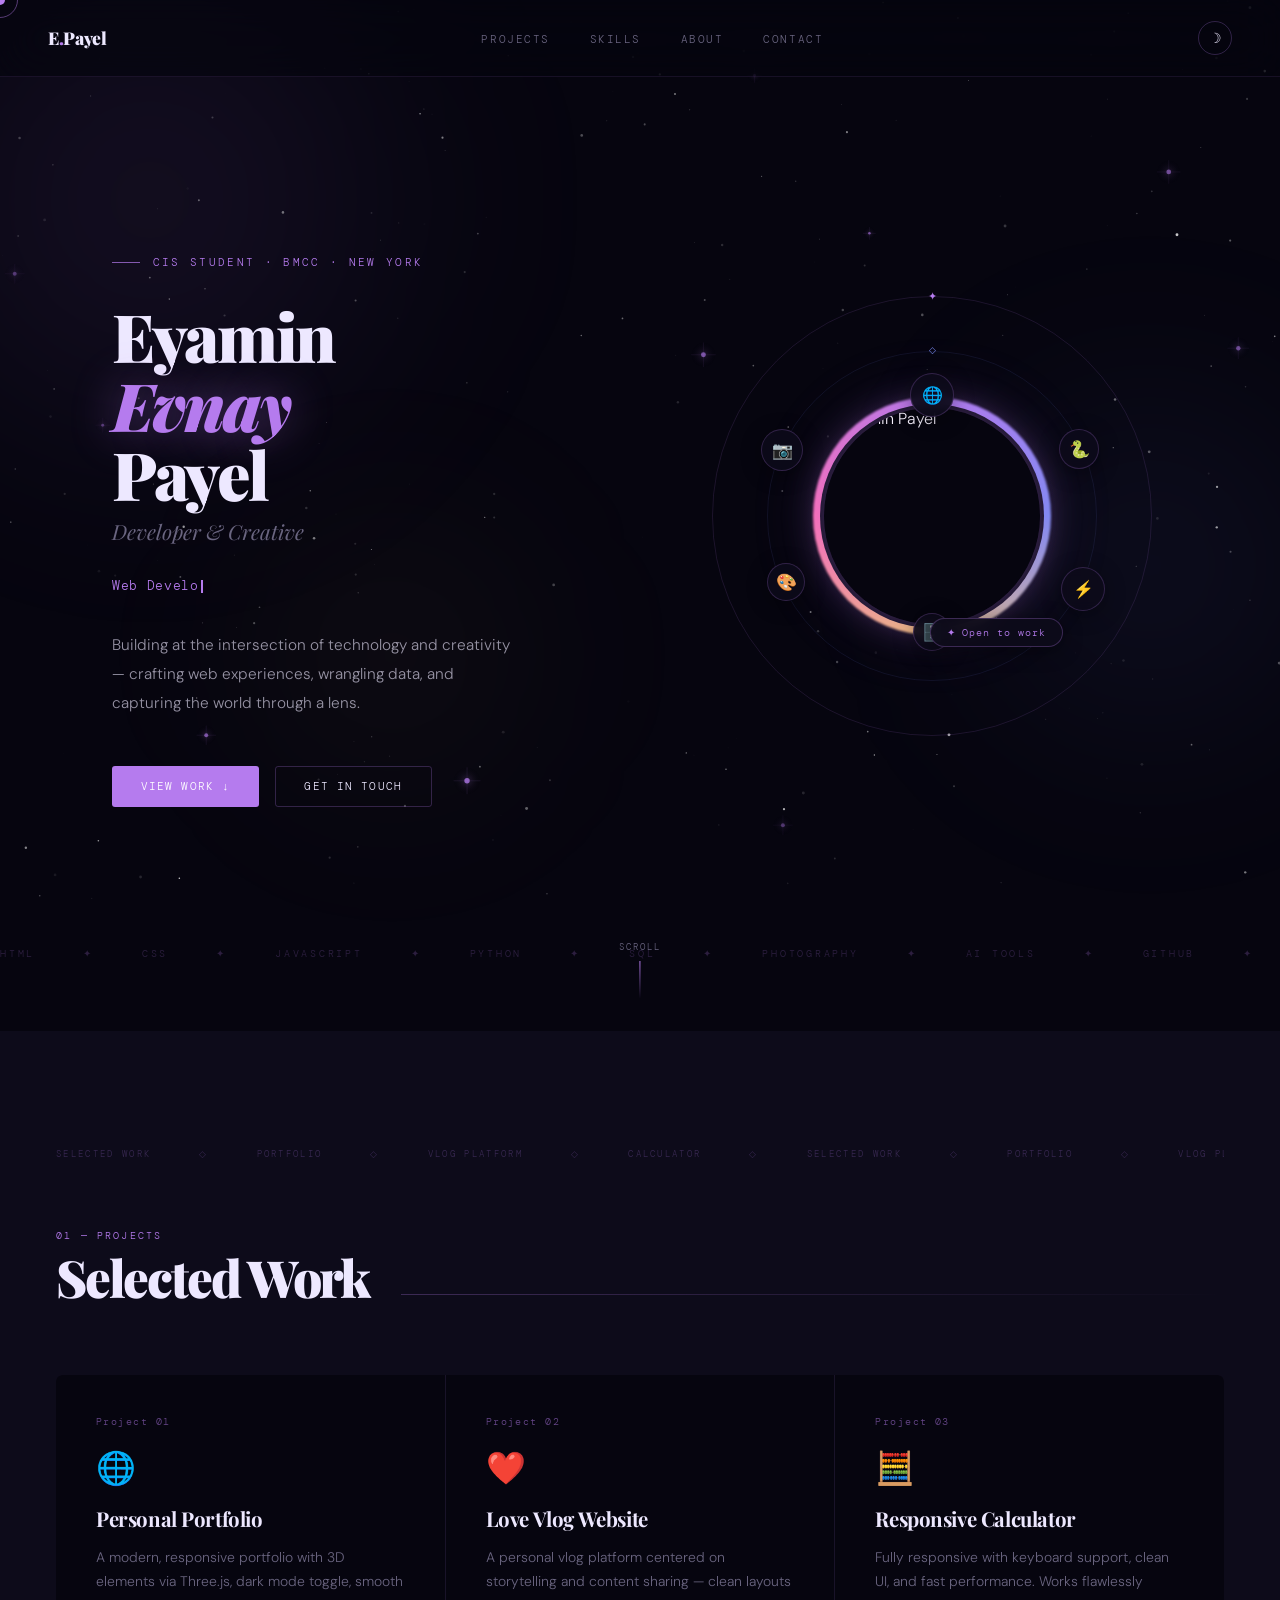
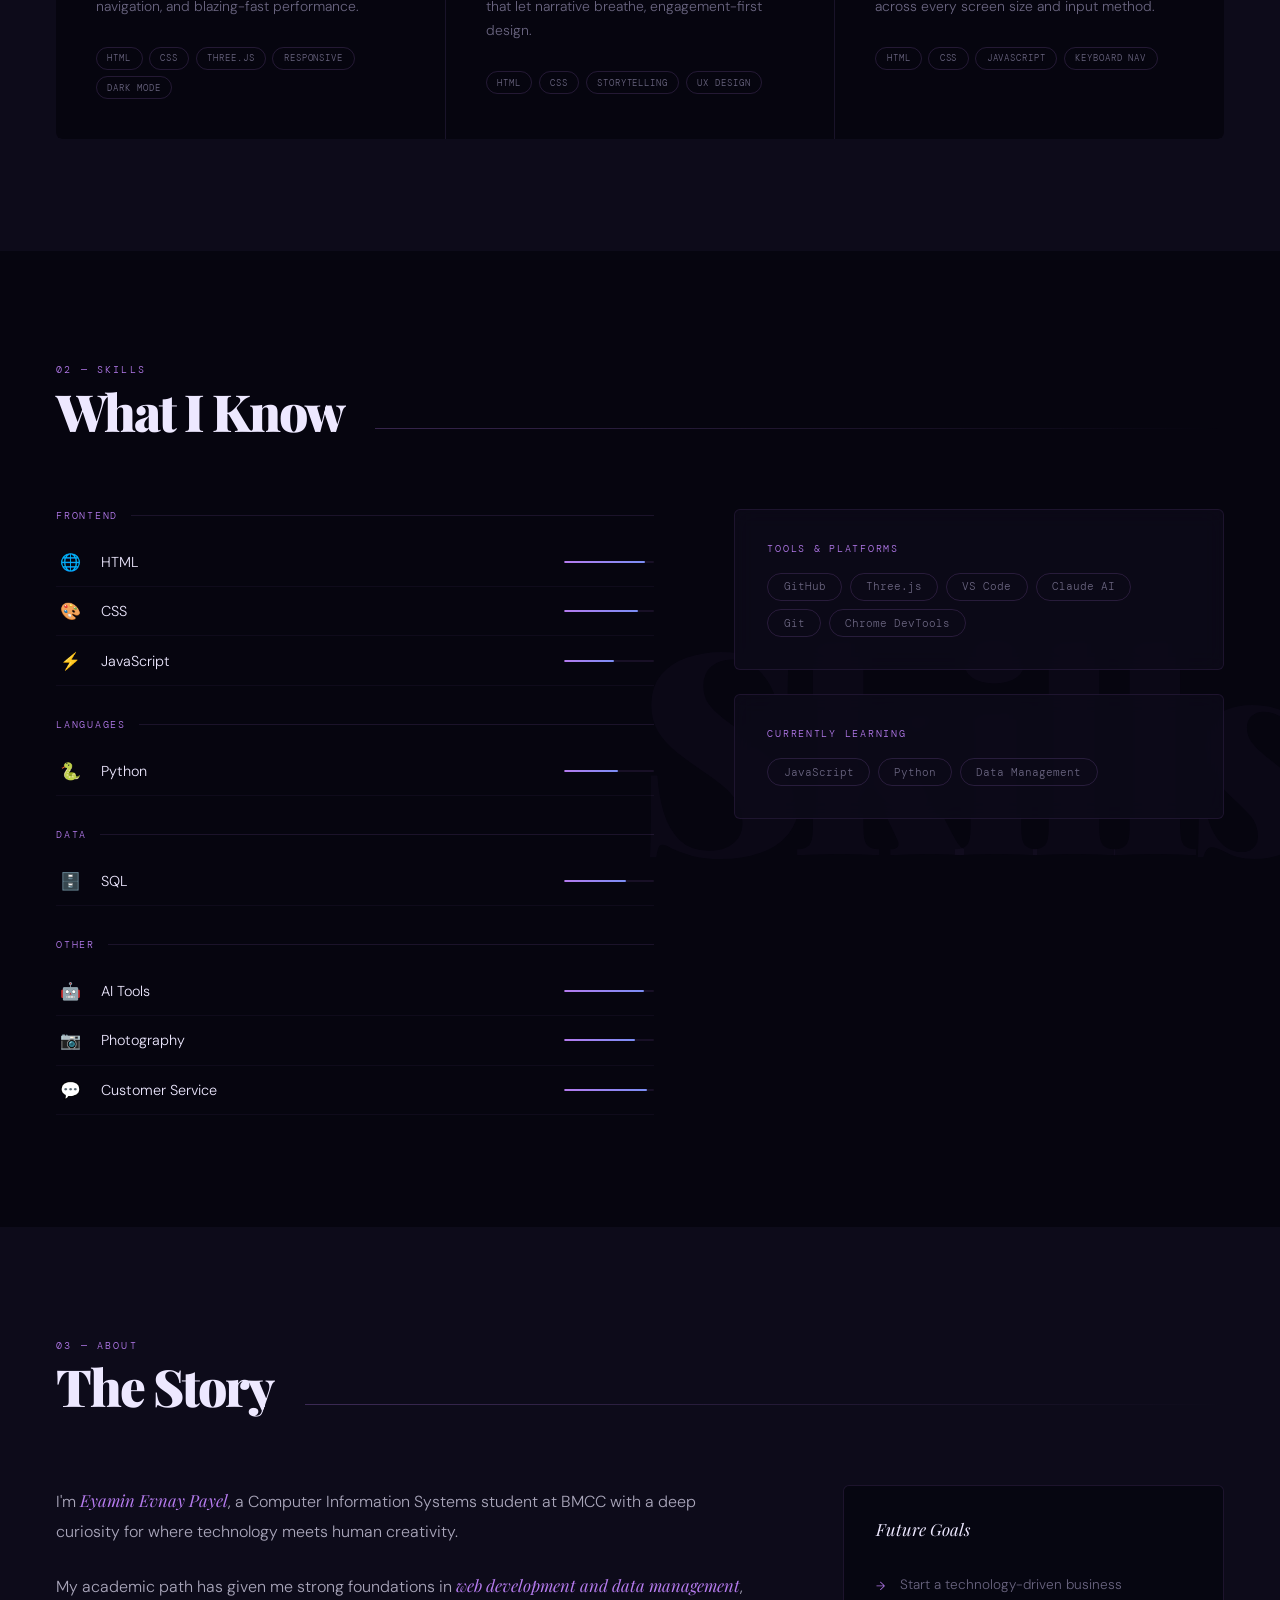
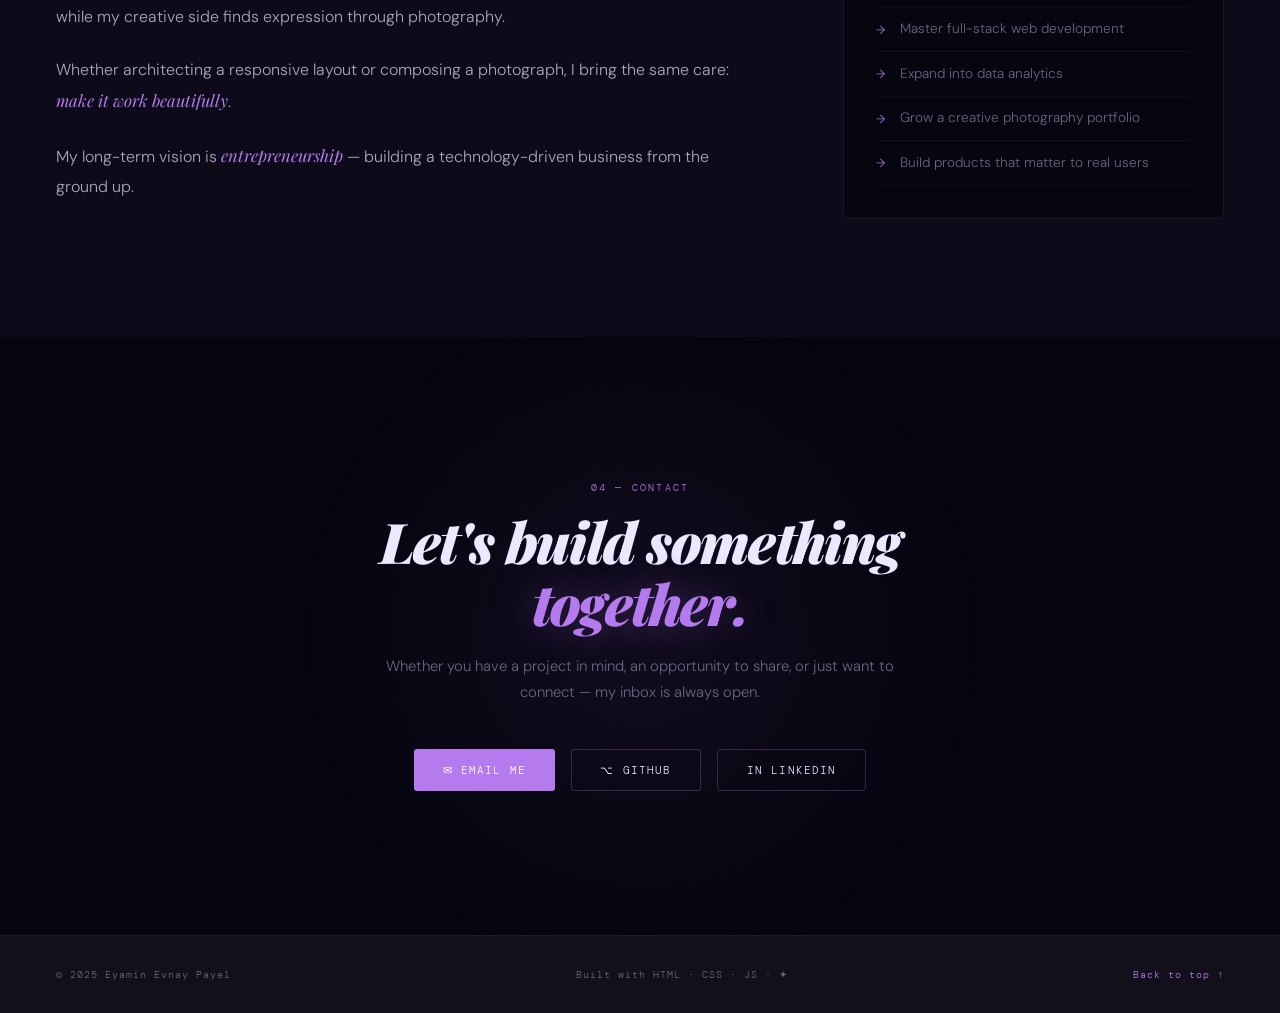
==== payel-portfolio-final.html @ cf7eedaf "Add files via upload" ====
<!DOCTYPE html>
<html lang="en">
<head>
<meta charset="UTF-8">
<meta name="viewport" content="width=device-width, initial-scale=1.0">
<title>Eyamin Evnay Payel — Portfolio</title>
<link href="https://fonts.googleapis.com/css2?family=Playfair+Display:ital,wght@0,400;0,700;0,900;1,400;1,700&family=DM+Mono:wght@300;400;500&family=DM+Sans:wght@300;400;500&display=swap" rel="stylesheet">
<style>
:root {
  --ink: #ede8ff;
  --paper: #06050f;
  --cream: #0d0b1a;
  --accent: #b57bee;
  --accent2: #7b8ef5;
  --gold: #f4c96e;
  --muted: #6a6580;
  --glow: rgba(181,123,238,.18);
  --serif: 'Playfair Display', Georgia, serif;
  --mono: 'DM Mono', monospace;
  --sans: 'DM Sans', sans-serif;
}
[data-theme="light"] {
  --ink: #1a1025; --paper: #f3eeff; --cream: #e9e0ff;
  --accent: #7c3aed; --accent2: #4f46e5; --muted: #7a7490;
  --glow: rgba(124,58,237,.12);
}
*,*::before,*::after{box-sizing:border-box;margin:0;padding:0}
html{scroll-behavior:smooth}
body{background:var(--paper);color:var(--ink);font-family:var(--sans);font-weight:300;overflow-x:hidden;transition:background .5s,color .5s;cursor:none}

/* CURSOR */
#cursor{position:fixed;width:10px;height:10px;border-radius:50%;background:var(--accent);pointer-events:none;z-index:9999;transform:translate(-50%,-50%);transition:width .3s,height .3s,background .3s;mix-blend-mode:screen}
#cursor-ring{position:fixed;width:36px;height:36px;border-radius:50%;border:1px solid rgba(181,123,238,.45);pointer-events:none;z-index:9998;transform:translate(-50%,-50%);transition:width .3s,height .3s;mix-blend-mode:screen}
body:has(a:hover) #cursor,body:has(button:hover) #cursor{width:18px;height:18px;background:var(--gold)}
body:has(a:hover) #cursor-ring,body:has(button:hover) #cursor-ring{width:56px;height:56px;border-color:rgba(244,201,110,.5)}

::-webkit-scrollbar{width:3px}
::-webkit-scrollbar-track{background:var(--paper)}
::-webkit-scrollbar-thumb{background:var(--accent);border-radius:2px}

/* CANVAS + NEBULAE */
#star-canvas{position:fixed;inset:0;z-index:0;pointer-events:none}
.nebula{position:fixed;border-radius:50%;filter:blur(90px);pointer-events:none;z-index:0;opacity:0;animation:nbFade 3s forwards}
@keyframes nbFade{to{opacity:1}}
.nb1{width:700px;height:700px;background:radial-gradient(circle,rgba(181,123,238,.1) 0%,transparent 70%);top:-150px;left:-200px;animation:nbFade 3s .4s forwards,nbDrift1 30s 3s ease-in-out infinite}
.nb2{width:500px;height:500px;background:radial-gradient(circle,rgba(123,142,245,.09) 0%,transparent 70%);top:35%;right:-120px;animation:nbFade 3s .8s forwards,nbDrift2 36s 3s ease-in-out infinite}
.nb3{width:400px;height:400px;background:radial-gradient(circle,rgba(244,201,110,.06) 0%,transparent 70%);bottom:5%;left:15%;animation:nbFade 3s 1.2s forwards,nbDrift3 24s 3s ease-in-out infinite}
@keyframes nbDrift1{0%,100%{transform:translate(0,0) scale(1)}40%{transform:translate(50px,40px) scale(1.07)}70%{transform:translate(-20px,60px) scale(.96)}}
@keyframes nbDrift2{0%,100%{transform:translate(0,0)}45%{transform:translate(-60px,-45px) scale(1.09)}75%{transform:translate(35px,25px) scale(.94)}}
@keyframes nbDrift3{0%,100%{transform:translate(0,0)}55%{transform:translate(70px,-35px) scale(1.1)}}

.content{position:relative;z-index:2}

/* NAV */
nav{position:fixed;top:0;left:0;right:0;z-index:100;display:flex;align-items:center;justify-content:space-between;padding:1.3rem 3rem;backdrop-filter:blur(24px);background:color-mix(in srgb,var(--paper) 65%,transparent);border-bottom:1px solid rgba(181,123,238,.1);transition:background .5s}
.nav-logo{font-family:var(--serif);font-weight:900;font-size:1.1rem;color:var(--ink);text-decoration:none;letter-spacing:-.02em}
.nav-logo span{color:var(--accent)}
.nav-links{display:flex;gap:2.5rem;list-style:none;align-items:center}
.nav-links a{font-family:var(--mono);font-size:.68rem;letter-spacing:.14em;text-transform:uppercase;color:var(--muted);text-decoration:none;transition:color .2s;position:relative}
.nav-links a::after{content:'';position:absolute;bottom:-3px;left:0;right:0;height:1px;background:var(--accent);transform:scaleX(0);transition:transform .3s}
.nav-links a:hover{color:var(--accent)}
.nav-links a:hover::after{transform:scaleX(1)}
.theme-btn{background:none;border:1px solid rgba(181,123,238,.25);border-radius:50%;width:34px;height:34px;cursor:pointer;display:flex;align-items:center;justify-content:center;color:var(--ink);font-size:.9rem;transition:border-color .2s,transform .3s,box-shadow .2s}
.theme-btn:hover{border-color:var(--accent);transform:rotate(30deg);box-shadow:0 0 14px var(--glow)}

/* HERO */
#hero{min-height:100vh;display:grid;grid-template-columns:1fr 1fr;position:relative;overflow:hidden}
.hero-left{display:flex;flex-direction:column;justify-content:center;padding:9rem 3.5rem 7rem;position:relative}
.hero-eyebrow{font-family:var(--mono);font-size:.66rem;letter-spacing:.22em;text-transform:uppercase;color:var(--accent);margin-bottom:2rem;display:flex;align-items:center;gap:.8rem;opacity:0;animation:fadeUp .9s .3s cubic-bezier(.16,1,.3,1) forwards}
.ey-line{width:28px;height:1px;background:var(--accent);opacity:.7}
.hero-name{font-family:var(--serif);font-size:clamp(2.8rem,5.2vw,4.8rem);font-weight:900;line-height:1.04;letter-spacing:-.035em;margin-bottom:.5rem;opacity:0;animation:fadeUp .9s .5s cubic-bezier(.16,1,.3,1) forwards}
.hero-name .gw{font-style:italic;color:var(--accent);text-shadow:0 0 45px rgba(181,123,238,.45)}
.hero-tagline{font-family:var(--serif);font-size:clamp(1rem,1.8vw,1.3rem);font-style:italic;color:var(--muted);margin-bottom:2rem;opacity:0;animation:fadeUp .9s .65s cubic-bezier(.16,1,.3,1) forwards}
.typing-wrap{font-family:var(--mono);font-size:.82rem;color:var(--accent);letter-spacing:.05em;margin-bottom:2rem;opacity:0;animation:fadeUp .9s .75s cubic-bezier(.16,1,.3,1) forwards;min-height:1.4rem}
.typing-cursor{display:inline-block;width:2px;height:1em;background:var(--accent);margin-left:2px;vertical-align:middle;animation:blink .75s infinite}
@keyframes blink{0%,100%{opacity:1}50%{opacity:0}}
.hero-bio{font-size:.96rem;line-height:1.88;color:color-mix(in srgb,var(--ink) 62%,transparent);max-width:400px;margin-bottom:3rem;opacity:0;animation:fadeUp .9s .85s cubic-bezier(.16,1,.3,1) forwards}
.hero-cta{display:flex;gap:1rem;flex-wrap:wrap;opacity:0;animation:fadeUp .9s 1s cubic-bezier(.16,1,.3,1) forwards}
.btn{display:inline-flex;align-items:center;gap:.5rem;padding:.8rem 1.8rem;font-family:var(--mono);font-size:.7rem;letter-spacing:.1em;text-transform:uppercase;text-decoration:none;border-radius:3px;transition:all .3s cubic-bezier(.16,1,.3,1);cursor:pointer;border:none}
.btn-primary{background:var(--accent);color:#fff}
.btn-primary:hover{transform:translateY(-3px);box-shadow:0 8px 32px rgba(181,123,238,.38)}
.btn-outline{background:transparent;color:var(--ink);border:1px solid rgba(181,123,238,.25)}
.btn-outline:hover{border-color:var(--accent);color:var(--accent);transform:translateY(-3px);box-shadow:0 0 22px rgba(181,123,238,.12)}

/* HERO RIGHT */
.hero-right{position:relative;display:flex;align-items:center;justify-content:center;opacity:0;animation:fadeIn 1.4s .6s forwards}

/* Orbital rings */
.orb{position:absolute;border-radius:50%;border:1px solid rgba(181,123,238,.13);animation:spin 40s linear infinite}
.orb::before{content:'✦';position:absolute;top:-8px;left:50%;transform:translateX(-50%);font-size:11px;color:var(--accent)}
.orb1{width:440px;height:440px}
.orb2{width:330px;height:330px;animation-duration:28s;animation-direction:reverse;border-color:rgba(123,142,245,.1)}
.orb2::before{content:'◇';color:var(--accent2);font-size:9px}
.orb3{width:210px;height:210px;animation-duration:18s;border-color:rgba(244,201,110,.07)}
.orb3::before{content:'·';color:var(--gold);font-size:14px}
@keyframes spin{from{transform:rotate(0deg)}to{transform:rotate(360deg)}}

/* ── PHOTO AVATAR ── */
.avatar-wrap{position:relative;z-index:3;width:230px;height:230px;flex-shrink:0}

/* spinning conic gradient border */
.avatar-ring-spin{
  position:absolute;inset:-4px;border-radius:50%;
  background:conic-gradient(from 0deg, var(--accent), var(--accent2), var(--gold), #ff6eb4, var(--accent));
  animation:spinSlow 5s linear infinite;
  filter:blur(1px);
}
/* white gap between ring and photo */
.avatar-ring-gap{
  position:absolute;inset:3px;border-radius:50%;
  background:var(--paper);
  z-index:1;
}
/* actual photo clipped to circle */
.avatar-photo{
  position:absolute;inset:7px;border-radius:50%;
  overflow:hidden;z-index:2;
  box-shadow:0 0 40px rgba(181,123,238,.35), 0 0 80px rgba(181,123,238,.15);
}
.avatar-photo img{
  width:100%;height:100%;
  object-fit:cover;
  object-position:center 15%;
  filter:brightness(1.02) contrast(1.05) saturate(1.08);
  transition:transform .6s cubic-bezier(.16,1,.3,1);
}
.avatar-wrap:hover .avatar-photo img{transform:scale(1.06)}

/* outer glow pulse */
.avatar-glow{
  position:absolute;inset:-20px;border-radius:50%;
  background:radial-gradient(circle, rgba(181,123,238,.18) 0%, transparent 70%);
  animation:glowPulse 3s ease-in-out infinite;
  z-index:0;
}
@keyframes glowPulse{0%,100%{opacity:.6;transform:scale(1)}50%{opacity:1;transform:scale(1.08)}}
@keyframes spinSlow{from{transform:rotate(0deg)}to{transform:rotate(360deg)}}

/* floating badge */
.avatar-badge{
  position:absolute;bottom:-16px;right:-16px;
  background:color-mix(in srgb,var(--cream) 95%,transparent);
  border:1px solid rgba(181,123,238,.28);
  border-radius:20px;padding:.42rem 1rem;
  font-family:var(--mono);font-size:.6rem;letter-spacing:.1em;
  color:var(--accent);white-space:nowrap;
  box-shadow:0 4px 20px rgba(0,0,0,.4);
  animation:badgeFloat 3s ease-in-out infinite;
  z-index:5;backdrop-filter:blur(8px);
}
@keyframes badgeFloat{0%,100%{transform:translateY(0)}50%{transform:translateY(-6px)}}

/* floating skill orbs */
.skill-orb{position:absolute;border-radius:50%;background:color-mix(in srgb,var(--cream) 90%,transparent);border:1px solid rgba(181,123,238,.22);display:flex;align-items:center;justify-content:center;font-size:1.05rem;box-shadow:0 4px 20px rgba(0,0,0,.35);z-index:4;backdrop-filter:blur(6px)}
.so1{width:44px;height:44px;top:-28px;left:50%;margin-left:-22px;animation:soF1 3.8s ease-in-out infinite}
.so2{width:40px;height:40px;top:28px;right:-52px;animation:soF2 4.2s ease-in-out infinite}
.so3{width:44px;height:44px;bottom:20px;right:-58px;animation:soF3 3.5s ease-in-out infinite}
.so4{width:38px;height:38px;bottom:-20px;left:50%;margin-left:-19px;animation:soF4 4.6s ease-in-out infinite}
.so5{width:42px;height:42px;top:28px;left:-56px;animation:soF5 3.9s ease-in-out infinite}
.so6{width:38px;height:38px;bottom:30px;left:-50px;animation:soF6 4.1s ease-in-out infinite}
@keyframes soF1{0%,100%{transform:translateX(-50%) translateY(0)}50%{transform:translateX(-50%) translateY(-9px)}}
@keyframes soF2{0%,100%{transform:translateY(0)}50%{transform:translateY(-7px)}}
@keyframes soF3{0%,100%{transform:translateY(0)}50%{transform:translateY(-10px)}}
@keyframes soF4{0%,100%{transform:translateX(-50%) translateY(0)}50%{transform:translateX(-50%) translateY(-6px)}}
@keyframes soF5{0%,100%{transform:translateY(0)}50%{transform:translateY(-11px)}}
@keyframes soF6{0%,100%{transform:translateY(0)}50%{transform:translateY(-8px)}}

/* TICKER */
.ticker{width:100%;overflow:hidden;height:26px;position:absolute;bottom:4rem;left:0;z-index:3}
.ticker-inner{display:flex;white-space:nowrap;animation:tickerAnim 20s linear infinite;font-family:var(--mono);font-size:.62rem;letter-spacing:.28em;text-transform:uppercase;color:rgba(181,123,238,.22);line-height:26px;gap:3rem}
@keyframes tickerAnim{from{transform:translateX(0)}to{transform:translateX(-50%)}}

.scroll-hint{position:absolute;bottom:2rem;left:50%;transform:translateX(-50%);display:flex;flex-direction:column;align-items:center;gap:.5rem;font-family:var(--mono);font-size:.58rem;letter-spacing:.2em;text-transform:uppercase;color:var(--muted);opacity:0;animation:fadeIn 1s 2.5s forwards;z-index:3}
.scroll-line{width:1px;height:38px;background:linear-gradient(to bottom,var(--accent),transparent);animation:scrollAnim 2s ease-in-out infinite}
@keyframes scrollAnim{0%{transform:scaleY(0);transform-origin:top}50%{transform:scaleY(1);transform-origin:top}50.1%{transform-origin:bottom}100%{transform:scaleY(0);transform-origin:bottom}}

/* SECTIONS */
section{padding:7rem 3.5rem;position:relative}
.sec-label{font-family:var(--mono);font-size:.62rem;color:var(--accent);letter-spacing:.22em;text-transform:uppercase;margin-bottom:.6rem}
.sec-title{font-family:var(--serif);font-size:clamp(2rem,4vw,3.3rem);font-weight:900;letter-spacing:-.04em;line-height:1}
.sec-row{display:flex;align-items:flex-end;gap:2rem;margin-bottom:4.5rem}
.sec-rule{flex:1;height:1px;background:linear-gradient(to right,rgba(181,123,238,.28),transparent);margin-bottom:.5rem}

/* REVEALS */
.rv-up{opacity:0;transform:translateY(55px);transition:opacity .9s cubic-bezier(.16,1,.3,1),transform .9s cubic-bezier(.16,1,.3,1)}
.rv-left{opacity:0;transform:translateX(-55px);transition:opacity .9s cubic-bezier(.16,1,.3,1),transform .9s cubic-bezier(.16,1,.3,1)}
.rv-right{opacity:0;transform:translateX(55px);transition:opacity .9s cubic-bezier(.16,1,.3,1),transform .9s cubic-bezier(.16,1,.3,1)}
.in-view{opacity:1!important;transform:none!important}

/* PROJECTS */
#projects{background:var(--cream)}
.h-ticker{width:100%;overflow:hidden;height:22px;margin-bottom:4rem}
.h-ticker-inner{display:flex;white-space:nowrap;animation:tickerAnim 25s linear infinite;font-family:var(--mono);font-size:.58rem;letter-spacing:.25em;text-transform:uppercase;color:rgba(181,123,238,.25);line-height:22px;gap:3rem}
.projects-grid{display:grid;grid-template-columns:repeat(auto-fit,minmax(280px,1fr));gap:1px;background:rgba(181,123,238,.07);border-radius:6px;overflow:hidden}
.project-card{background:var(--paper);padding:2.5rem;position:relative;overflow:hidden;transition:background .4s}
.project-card::before{content:'';position:absolute;inset:0;background:radial-gradient(ellipse at top left,rgba(181,123,238,.08),transparent 60%);opacity:0;transition:opacity .4s}
.project-card:hover::before{opacity:1}
.project-card::after{content:'';position:absolute;top:0;left:0;right:0;height:2px;background:linear-gradient(90deg,var(--accent),var(--accent2));transform:scaleX(0);transform-origin:left;transition:transform .5s cubic-bezier(.16,1,.3,1)}
.project-card:hover::after{transform:scaleX(1)}
.project-card:hover{background:color-mix(in srgb,var(--paper) 93%,var(--accent))}
.proj-num{font-family:var(--mono);font-size:.6rem;color:var(--accent);letter-spacing:.15em;margin-bottom:1.2rem;opacity:.55}
.proj-icon{font-size:2rem;display:block;margin-bottom:1rem}
.proj-title{font-family:var(--serif);font-size:1.28rem;font-weight:700;letter-spacing:-.02em;margin-bottom:.8rem;color:var(--ink)}
.proj-desc{font-size:.87rem;line-height:1.75;color:var(--muted);margin-bottom:1.8rem}
.proj-tags{display:flex;flex-wrap:wrap;gap:.4rem}
.tag{font-family:var(--mono);font-size:.58rem;letter-spacing:.1em;text-transform:uppercase;padding:.28rem .65rem;border:1px solid rgba(181,123,238,.17);border-radius:20px;color:var(--muted);transition:all .2s}
.project-card:hover .tag{border-color:rgba(181,123,238,.45);color:var(--accent)}

/* SKILLS */
#skills{overflow:hidden}
.bg-word{position:absolute;font-family:var(--serif);font-weight:900;font-size:22vw;color:rgba(181,123,238,.03);right:-2vw;top:50%;transform:translateY(-50%);pointer-events:none;user-select:none;line-height:1;letter-spacing:-.05em}
.skills-layout{display:grid;grid-template-columns:1.1fr .9fr;gap:5rem;align-items:start}
.skgrp-label{font-family:var(--mono);font-size:.62rem;letter-spacing:.18em;text-transform:uppercase;color:var(--accent);margin-bottom:1rem;margin-top:2rem;display:flex;align-items:center;gap:.8rem}
.skgrp-label::after{content:'';flex:1;height:1px;background:rgba(181,123,238,.12)}
.skgrp-label:first-child{margin-top:0}
.skill-row{display:flex;align-items:center;gap:1rem;padding:.82rem 0;border-bottom:1px solid rgba(181,123,238,.055)}
.sk-icon{font-size:1.05rem;width:1.8rem;text-align:center;flex-shrink:0}
.sk-name{font-size:.9rem;flex:1}
.sk-track{width:90px;height:2px;background:rgba(181,123,238,.1);border-radius:2px;overflow:hidden}
.sk-fill{height:100%;background:linear-gradient(90deg,var(--accent),var(--accent2));border-radius:2px;width:0;transition:width 1.3s cubic-bezier(.16,1,.3,1)}
.tools-panel{background:color-mix(in srgb,var(--cream) 80%,transparent);border:1px solid rgba(181,123,238,.11);padding:2rem;border-radius:6px;backdrop-filter:blur(10px)}
.panel-title{font-family:var(--mono);font-size:.6rem;letter-spacing:.18em;text-transform:uppercase;color:var(--accent);margin-bottom:1.1rem}
.chip-cloud{display:flex;flex-wrap:wrap;gap:.5rem}
.chip{font-family:var(--mono);font-size:.66rem;padding:.42rem .95rem;border-radius:20px;border:1px solid rgba(181,123,238,.17);color:var(--muted);cursor:default;transition:all .25s}
.chip:hover{background:var(--accent);color:#fff;border-color:var(--accent);box-shadow:0 0 18px rgba(181,123,238,.3);transform:translateY(-2px)}

/* ABOUT */
#about{background:var(--cream)}
.about-layout{display:grid;grid-template-columns:1.3fr .7fr;gap:5rem;align-items:start}
.about-p{font-size:1rem;line-height:1.9;color:color-mix(in srgb,var(--ink) 70%,transparent);margin-bottom:1.4rem}
.about-p em{font-family:var(--serif);font-style:italic;color:var(--accent);font-size:1.04em}
.goals-card{background:color-mix(in srgb,var(--paper) 80%,transparent);border:1px solid rgba(181,123,238,.13);border-radius:6px;padding:2rem;position:sticky;top:7rem;backdrop-filter:blur(12px)}
.goals-title{font-family:var(--serif);font-size:1.05rem;font-style:italic;margin-bottom:1.5rem;color:var(--ink)}
.goal-item{display:flex;gap:.9rem;align-items:flex-start;padding:.72rem 0;border-bottom:1px solid rgba(181,123,238,.06);font-size:.85rem;color:var(--muted);line-height:1.5}
.goal-arr{color:var(--accent);flex-shrink:0;font-size:.75rem;margin-top:.1rem}

/* CONTACT */
#contact{text-align:center;padding:9rem 3.5rem;position:relative;overflow:hidden}
.contact-glow{position:absolute;width:700px;height:700px;border-radius:50%;background:radial-gradient(circle,rgba(181,123,238,.07) 0%,transparent 70%);top:50%;left:50%;transform:translate(-50%,-50%);pointer-events:none}
.contact-inner{position:relative;z-index:2;max-width:560px;margin:0 auto}
.contact-big{font-family:var(--serif);font-size:clamp(2rem,4.5vw,3.5rem);font-weight:900;font-style:italic;line-height:1.1;letter-spacing:-.03em;margin-bottom:1.2rem;color:var(--ink)}
.contact-big span{color:var(--accent);text-shadow:0 0 45px rgba(181,123,238,.35)}
.contact-sub{font-size:.93rem;line-height:1.75;color:var(--muted);margin-bottom:2.8rem}
.contact-btns{display:flex;justify-content:center;gap:1rem;flex-wrap:wrap}

/* FOOTER */
footer{background:color-mix(in srgb,var(--ink) 5%,var(--paper));border-top:1px solid rgba(181,123,238,.07);padding:2rem 3.5rem;display:flex;align-items:center;justify-content:space-between;font-family:var(--mono);font-size:.63rem;letter-spacing:.1em;color:var(--muted)}
footer a{color:var(--accent);text-decoration:none}

/* PARTICLE BURST */
.burst{position:fixed;pointer-events:none;z-index:9997;border-radius:50%;width:6px;height:6px;animation:burstAnim .7s ease-out forwards}
@keyframes burstAnim{0%{opacity:1;transform:translate(0,0) scale(1)}100%{opacity:0;transform:translate(var(--dx),var(--dy)) scale(0)}}

@keyframes fadeUp{from{opacity:0;transform:translateY(26px)}to{opacity:1;transform:translateY(0)}}
@keyframes fadeIn{from{opacity:0}to{opacity:1}}

@media(max-width:900px){
  nav{padding:1.2rem 1.5rem}.nav-links{display:none}
  #hero{grid-template-columns:1fr}.hero-right{display:none}
  .hero-left{padding:7rem 1.5rem 5rem}
  section{padding:5rem 1.5rem}
  .skills-layout,.about-layout{grid-template-columns:1fr;gap:2.5rem}
  .goals-card{position:static}
  footer{flex-direction:column;gap:.5rem;text-align:center}
  #cursor,#cursor-ring{display:none}body{cursor:auto}
}
</style>
</head>
<body>

<div id="cursor"></div>
<div id="cursor-ring"></div>
<div class="nebula nb1"></div>
<div class="nebula nb2"></div>
<div class="nebula nb3"></div>
<canvas id="star-canvas"></canvas>

<div class="content">

<nav>
  <a href="#hero" class="nav-logo">E<span>.</span>Payel</a>
  <ul class="nav-links">
    <li><a href="#projects">Projects</a></li>
    <li><a href="#skills">Skills</a></li>
    <li><a href="#about">About</a></li>
    <li><a href="#contact">Contact</a></li>
  </ul>
  <button class="theme-btn" onclick="toggleTheme()">☽</button>
</nav>

<section id="hero">
  <div class="hero-left">
    <div class="hero-eyebrow"><div class="ey-line"></div>CIS Student · BMCC · New York</div>
    <h1 class="hero-name">Eyamin<br><span class="gw">Evnay</span><br>Payel</h1>
    <p class="hero-tagline">Developer &amp; Creative</p>
    <div class="typing-wrap"><span id="typed-text"></span><span class="typing-cursor"></span></div>
    <p class="hero-bio">Building at the intersection of technology and creativity — crafting web experiences, wrangling data, and capturing the world through a lens.</p>
    <div class="hero-cta">
      <a href="#projects" class="btn btn-primary">View Work ↓</a>
      <a href="#contact" class="btn btn-outline">Get in Touch</a>
    </div>
  </div>

  <div class="hero-right">
    <div class="orb orb1"></div>
    <div class="orb orb2"></div>
    <div class="orb orb3"></div>

    <div class="avatar-wrap">
      <!-- floating skill orbs -->
      <div class="skill-orb so1">🌐</div>
      <div class="skill-orb so2">🐍</div>
      <div class="skill-orb so3">⚡</div>
      <div class="skill-orb so4">🗄️</div>
      <div class="skill-orb so5">📷</div>
      <div class="skill-orb so6">🎨</div>

      <!-- outer glow pulse -->
      <div class="avatar-glow"></div>
      <!-- spinning gradient border -->
      <div class="avatar-ring-spin"></div>
      <!-- white gap -->
      <div class="avatar-ring-gap"></div>
      <!-- photo clipped to circle -->
      <div class="avatar-photo">
        <img src="/Users/itz_eyamin/Desktop/My Portfolio/EYAMIN.jpeg" alt="Eyamin Payel">
      </div>
      <div class="avatar-badge">✦ Open to work</div>
    </div>
  </div>

  <div class="ticker">
    <div class="ticker-inner">
      <span>HTML</span><span>✦</span><span>CSS</span><span>✦</span><span>JavaScript</span><span>✦</span><span>Python</span><span>✦</span><span>SQL</span><span>✦</span><span>Photography</span><span>✦</span><span>AI Tools</span><span>✦</span><span>GitHub</span><span>✦</span>
      <span>HTML</span><span>✦</span><span>CSS</span><span>✦</span><span>JavaScript</span><span>✦</span><span>Python</span><span>✦</span><span>SQL</span><span>✦</span><span>Photography</span><span>✦</span><span>AI Tools</span><span>✦</span><span>GitHub</span><span>✦</span>
    </div>
  </div>
  <div class="scroll-hint"><span>scroll</span><div class="scroll-line"></div></div>
</section>

<section id="projects">
  <div class="h-ticker"><div class="h-ticker-inner"><span>Selected Work</span><span>◇</span><span>Portfolio</span><span>◇</span><span>Vlog Platform</span><span>◇</span><span>Calculator</span><span>◇</span><span>Selected Work</span><span>◇</span><span>Portfolio</span><span>◇</span><span>Vlog Platform</span><span>◇</span><span>Calculator</span><span>◇</span></div></div>
  <div class="sec-row rv-up"><div><div class="sec-label">01 — Projects</div><h2 class="sec-title">Selected Work</h2></div><div class="sec-rule"></div></div>
  <div class="projects-grid">
    <div class="project-card rv-up"><div class="proj-num">Project 01</div><span class="proj-icon">🌐</span><h3 class="proj-title">Personal Portfolio</h3><p class="proj-desc">A modern, responsive portfolio with 3D elements via Three.js, dark mode toggle, smooth navigation, and blazing-fast performance.</p><div class="proj-tags"><span class="tag">HTML</span><span class="tag">CSS</span><span class="tag">Three.js</span><span class="tag">Responsive</span><span class="tag">Dark Mode</span></div></div>
    <div class="project-card rv-up" style="transition-delay:.12s"><div class="proj-num">Project 02</div><span class="proj-icon">❤️</span><h3 class="proj-title">Love Vlog Website</h3><p class="proj-desc">A personal vlog platform centered on storytelling and content sharing — clean layouts that let narrative breathe, engagement-first design.</p><div class="proj-tags"><span class="tag">HTML</span><span class="tag">CSS</span><span class="tag">Storytelling</span><span class="tag">UX Design</span></div></div>
    <div class="project-card rv-up" style="transition-delay:.24s"><div class="proj-num">Project 03</div><span class="proj-icon">🧮</span><h3 class="proj-title">Responsive Calculator</h3><p class="proj-desc">Fully responsive with keyboard support, clean UI, and fast performance. Works flawlessly across every screen size and input method.</p><div class="proj-tags"><span class="tag">HTML</span><span class="tag">CSS</span><span class="tag">JavaScript</span><span class="tag">Keyboard Nav</span></div></div>
  </div>
</section>

<section id="skills">
  <div class="bg-word">Skills</div>
  <div class="sec-row rv-up"><div><div class="sec-label">02 — Skills</div><h2 class="sec-title">What I Know</h2></div><div class="sec-rule"></div></div>
  <div class="skills-layout">
    <div>
      <div class="skgrp-label rv-left">Frontend</div>
      <div class="skill-row rv-left"><span class="sk-icon">🌐</span><span class="sk-name">HTML</span><div class="sk-track"><div class="sk-fill" data-w="90"></div></div></div>
      <div class="skill-row rv-left" style="transition-delay:.07s"><span class="sk-icon">🎨</span><span class="sk-name">CSS</span><div class="sk-track"><div class="sk-fill" data-w="82"></div></div></div>
      <div class="skill-row rv-left" style="transition-delay:.14s"><span class="sk-icon">⚡</span><span class="sk-name">JavaScript</span><div class="sk-track"><div class="sk-fill" data-w="55"></div></div></div>
      <div class="skgrp-label rv-left" style="transition-delay:.18s">Languages</div>
      <div class="skill-row rv-left" style="transition-delay:.22s"><span class="sk-icon">🐍</span><span class="sk-name">Python</span><div class="sk-track"><div class="sk-fill" data-w="60"></div></div></div>
      <div class="skgrp-label rv-left" style="transition-delay:.26s">Data</div>
      <div class="skill-row rv-left" style="transition-delay:.30s"><span class="sk-icon">🗄️</span><span class="sk-name">SQL</span><div class="sk-track"><div class="sk-fill" data-w="68"></div></div></div>
      <div class="skgrp-label rv-left" style="transition-delay:.34s">Other</div>
      <div class="skill-row rv-left" style="transition-delay:.38s"><span class="sk-icon">🤖</span><span class="sk-name">AI Tools</span><div class="sk-track"><div class="sk-fill" data-w="88"></div></div></div>
      <div class="skill-row rv-left" style="transition-delay:.43s"><span class="sk-icon">📷</span><span class="sk-name">Photography</span><div class="sk-track"><div class="sk-fill" data-w="78"></div></div></div>
      <div class="skill-row rv-left" style="transition-delay:.48s"><span class="sk-icon">💬</span><span class="sk-name">Customer Service</span><div class="sk-track"><div class="sk-fill" data-w="92"></div></div></div>
    </div>
    <div>
      <div class="tools-panel rv-right"><div class="panel-title">Tools & Platforms</div><div class="chip-cloud"><span class="chip">GitHub</span><span class="chip">Three.js</span><span class="chip">VS Code</span><span class="chip">Claude AI</span><span class="chip">Git</span><span class="chip">Chrome DevTools</span></div></div>
      <div class="tools-panel rv-right" style="margin-top:1.5rem;transition-delay:.15s"><div class="panel-title">Currently Learning</div><div class="chip-cloud"><span class="chip">JavaScript</span><span class="chip">Python</span><span class="chip">Data Management</span></div></div>
    </div>
  </div>
</section>

<section id="about">
  <div class="sec-row rv-up"><div><div class="sec-label">03 — About</div><h2 class="sec-title">The Story</h2></div><div class="sec-rule"></div></div>
  <div class="about-layout">
    <div>
      <p class="about-p rv-up">I'm <em>Eyamin Evnay Payel</em>, a Computer Information Systems student at BMCC with a deep curiosity for where technology meets human creativity.</p>
      <p class="about-p rv-up" style="transition-delay:.1s">My academic path has given me strong foundations in <em>web development and data management</em>, while my creative side finds expression through photography.</p>
      <p class="about-p rv-up" style="transition-delay:.2s">Whether architecting a responsive layout or composing a photograph, I bring the same care: <em>make it work beautifully</em>.</p>
      <p class="about-p rv-up" style="transition-delay:.3s">My long-term vision is <em>entrepreneurship</em> — building a technology-driven business from the ground up.</p>
    </div>
    <div class="rv-right">
      <div class="goals-card">
        <div class="goals-title">Future Goals</div>
        <div class="goal-item"><span class="goal-arr">→</span>Start a technology-driven business</div>
        <div class="goal-item"><span class="goal-arr">→</span>Master full-stack web development</div>
        <div class="goal-item"><span class="goal-arr">→</span>Expand into data analytics</div>
        <div class="goal-item"><span class="goal-arr">→</span>Grow a creative photography portfolio</div>
        <div class="goal-item"><span class="goal-arr">→</span>Build products that matter to real users</div>
      </div>
    </div>
  </div>
</section>

<section id="contact">
  <div class="contact-glow"></div>
  <div class="contact-inner">
    <div class="sec-label rv-up" style="margin-bottom:1rem;">04 — Contact</div>
    <h2 class="contact-big rv-up">Let's build something<br><span>together.</span></h2>
    <p class="contact-sub rv-up">Whether you have a project in mind, an opportunity to share, or just want to connect — my inbox is always open.</p>
    <div class="contact-btns rv-up">
      <a href="mailto:your@email.com" class="btn btn-primary">✉ Email Me</a>
      <a href="https://github.com/" target="_blank" class="btn btn-outline">⌥ GitHub</a>
      <a href="https://linkedin.com/" target="_blank" class="btn btn-outline">in LinkedIn</a>
    </div>
  </div>
</section>

<footer>
  <span>© 2025 Eyamin Evnay Payel</span>
  <span>Built with HTML · CSS · JS · ✦</span>
  <a href="#hero">Back to top ↑</a>
</footer>
</div>

<script>
/* CURSOR */
const cur=document.getElementById('cursor'),ring=document.getElementById('cursor-ring');
let mx=0,my=0,rx=0,ry=0;
document.addEventListener('mousemove',e=>{mx=e.clientX;my=e.clientY;cur.style.left=mx+'px';cur.style.top=my+'px'});
(function animRing(){rx+=(mx-rx)*.1;ry+=(my-ry)*.1;ring.style.left=rx+'px';ring.style.top=ry+'px';requestAnimationFrame(animRing)})();

/* CLICK BURST */
document.addEventListener('click',e=>{
  const cols=['#b57bee','#7b8ef5','#f4c96e','#ff9de2','#fff'];
  for(let i=0;i<12;i++){
    const p=document.createElement('div');p.className='burst';
    const a=Math.random()*Math.PI*2,d=40+Math.random()*70;
    p.style.cssText=`left:${e.clientX}px;top:${e.clientY}px;background:${cols[Math.floor(Math.random()*cols.length)]};--dx:${Math.cos(a)*d}px;--dy:${Math.sin(a)*d}px;animation-duration:${.5+Math.random()*.4}s`;
    document.body.appendChild(p);setTimeout(()=>p.remove(),900);
  }
});

/* STARS */
const canvas=document.getElementById('star-canvas'),ctx=canvas.getContext('2d');
let W,H,stars=[];
function resize(){W=canvas.width=window.innerWidth;H=canvas.height=window.innerHeight}
resize();window.addEventListener('resize',()=>{resize();initStars()});
function initStars(){
  stars=[];const n=Math.floor(W*H/4500);
  for(let i=0;i<n;i++)stars.push({x:Math.random()*W,y:Math.random()*H,r:.2+Math.random()*1.3,op:.1+Math.random()*.7,tp:Math.random()*Math.PI*2,ts:.004+Math.random()*.018,pf:.04+Math.random()*.4,bright:false});
  for(let i=0;i<10;i++)stars.push({x:Math.random()*W,y:Math.random()*H,r:1.2+Math.random()*1.6,op:.8,tp:Math.random()*Math.PI*2,ts:.012,pf:.06,bright:true});
}
initStars();
(function draw(){
  ctx.clearRect(0,0,W,H);const sy=window.scrollY;
  stars.forEach(s=>{
    s.tp+=s.ts;const tw=.45+.55*Math.sin(s.tp),op=s.op*(s.bright?.5+.5*tw:.3+.7*tw),dy=s.y-sy*s.pf;
    if(s.bright){
      ctx.save();ctx.globalAlpha=op*.25;ctx.strokeStyle='#b57bee';ctx.lineWidth=.5;
      ctx.beginPath();ctx.moveTo(s.x-s.r*5,dy);ctx.lineTo(s.x+s.r*5,dy);ctx.moveTo(s.x,dy-s.r*5);ctx.lineTo(s.x,dy+s.r*5);ctx.stroke();ctx.restore();
      const g=ctx.createRadialGradient(s.x,dy,0,s.x,dy,s.r*5);g.addColorStop(0,`rgba(181,123,238,${op*.25})`);g.addColorStop(1,'transparent');
      ctx.beginPath();ctx.arc(s.x,dy,s.r*5,0,Math.PI*2);ctx.fillStyle=g;ctx.fill();
    }
    ctx.beginPath();ctx.arc(s.x,dy,s.r,0,Math.PI*2);ctx.fillStyle=s.bright?`rgba(181,123,238,${op})`:`rgba(255,255,255,${op})`;ctx.fill();
  });
  requestAnimationFrame(draw);
})();

/* TYPING */
const phrases=['Web Developer','Creative Coder','Photographer','SQL Explorer','Python Learner','Future Founder'];
let pi=0,ci=0,del=false,wait=0;
function type(){
  const el=document.getElementById('typed-text');if(!el)return;
  if(wait>0){wait--;setTimeout(type,50);return}
  const ph=phrases[pi];
  if(!del){ci++;el.textContent=ph.slice(0,ci);if(ci===ph.length){del=true;wait=35;setTimeout(type,50)}else setTimeout(type,75);}
  else{ci--;el.textContent=ph.slice(0,ci);if(ci===0){del=false;pi=(pi+1)%phrases.length;wait=8;setTimeout(type,50)}else setTimeout(type,40);}
}
setTimeout(type,1800);

/* SCROLL REVEAL */
const obs=new IntersectionObserver(entries=>{
  entries.forEach(e=>{if(e.isIntersecting){e.target.classList.add('in-view');e.target.querySelectorAll('.sk-fill').forEach((f,i)=>setTimeout(()=>{const w=f.getAttribute('data-w');if(w)f.style.width=w+'%'},i*80));}});
},{threshold:.1,rootMargin:'0px 0px -50px 0px'});
document.querySelectorAll('.rv-up,.rv-left,.rv-right').forEach(el=>obs.observe(el));
const skObs=new IntersectionObserver(entries=>{entries.forEach(e=>{if(e.isIntersecting){setTimeout(()=>document.querySelectorAll('.sk-fill').forEach((f,i)=>setTimeout(()=>{const w=f.getAttribute('data-w');if(w)f.style.width=w+'%'},i*90)),200);skObs.disconnect();}});},{threshold:.15});
const sk=document.querySelector('#skills');if(sk)skObs.observe(sk);

/* THEME */
let light=false;
function toggleTheme(){light=!light;document.documentElement.setAttribute('data-theme',light?'light':'');document.querySelector('.theme-btn').textContent=light?'☽':'☀';}

/* NAV ACTIVE */
const secs=document.querySelectorAll('section[id]'),nls=document.querySelectorAll('.nav-links a');
window.addEventListener('scroll',()=>{let c='';secs.forEach(s=>{if(window.scrollY>=s.offsetTop-120)c=s.id});nls.forEach(a=>{a.style.color=a.getAttribute('href')==='#'+c?'var(--accent)':''});});
</script>
</body>
</html>
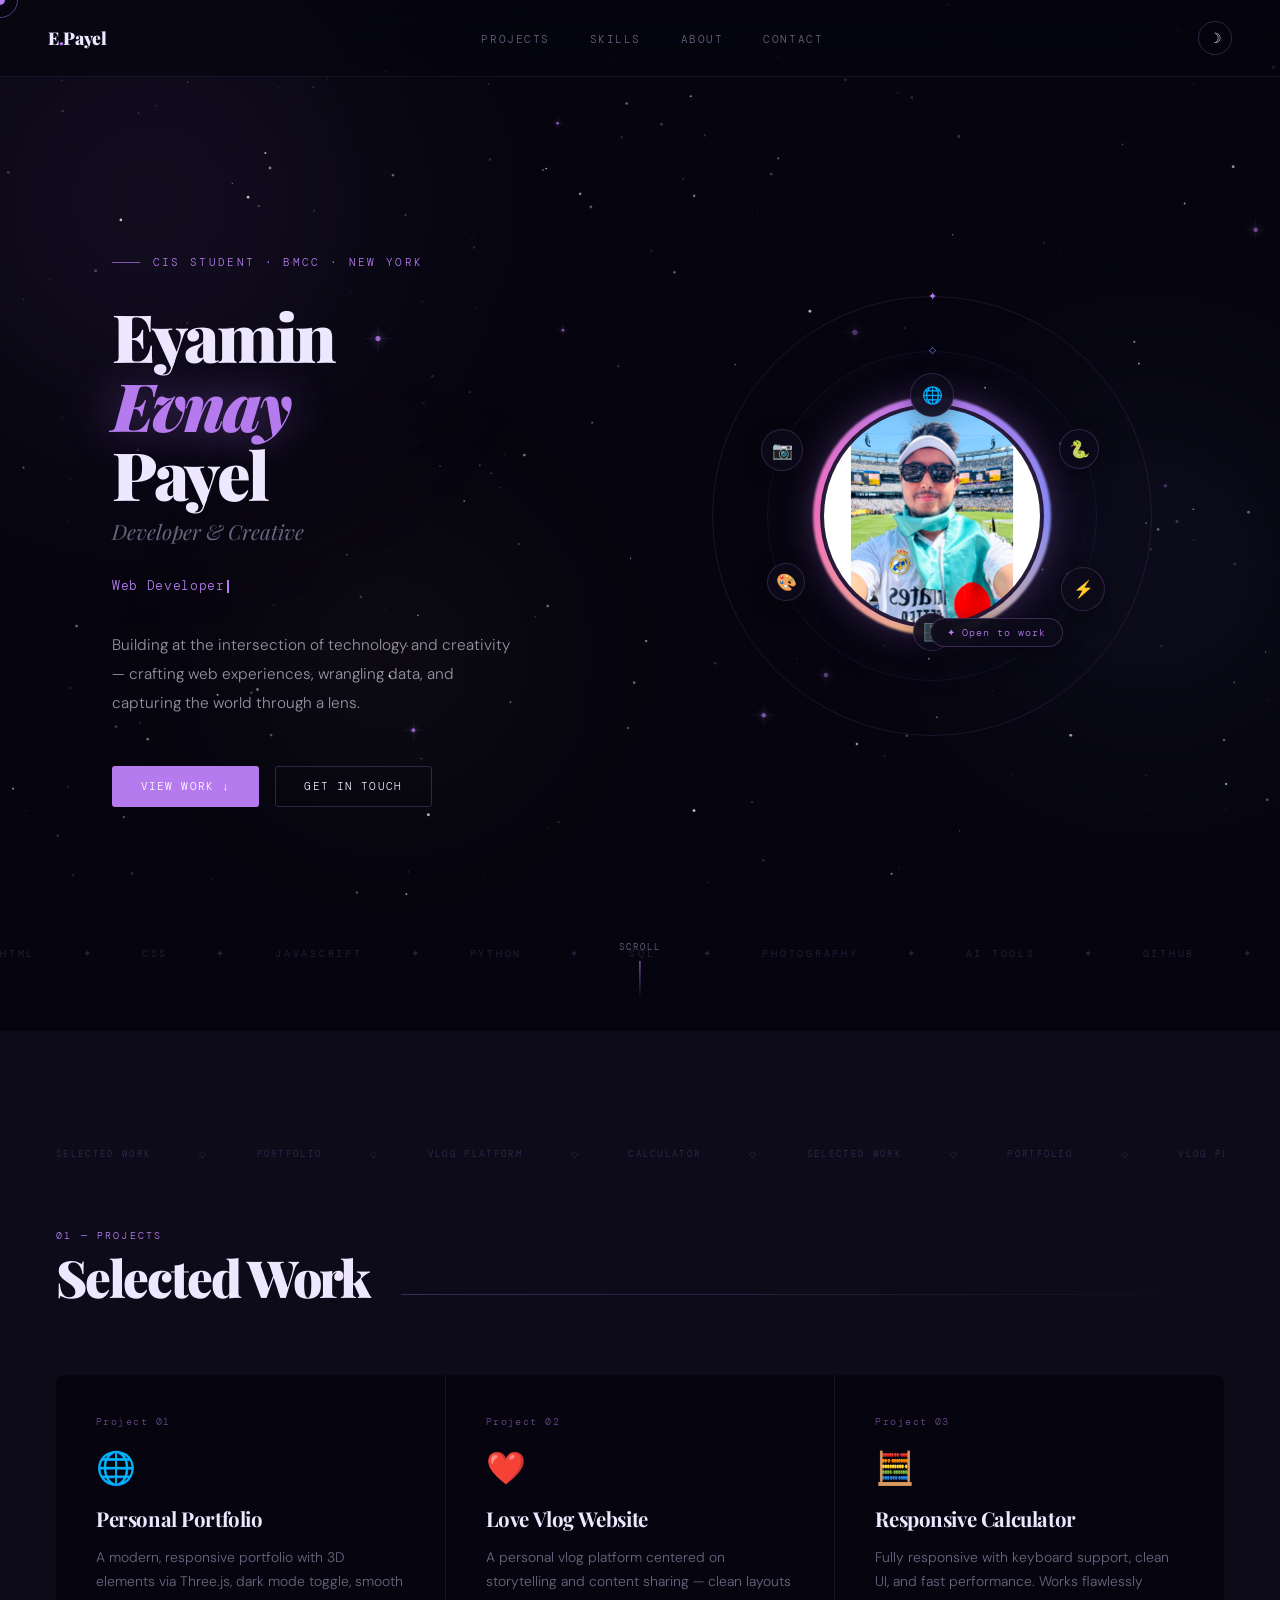
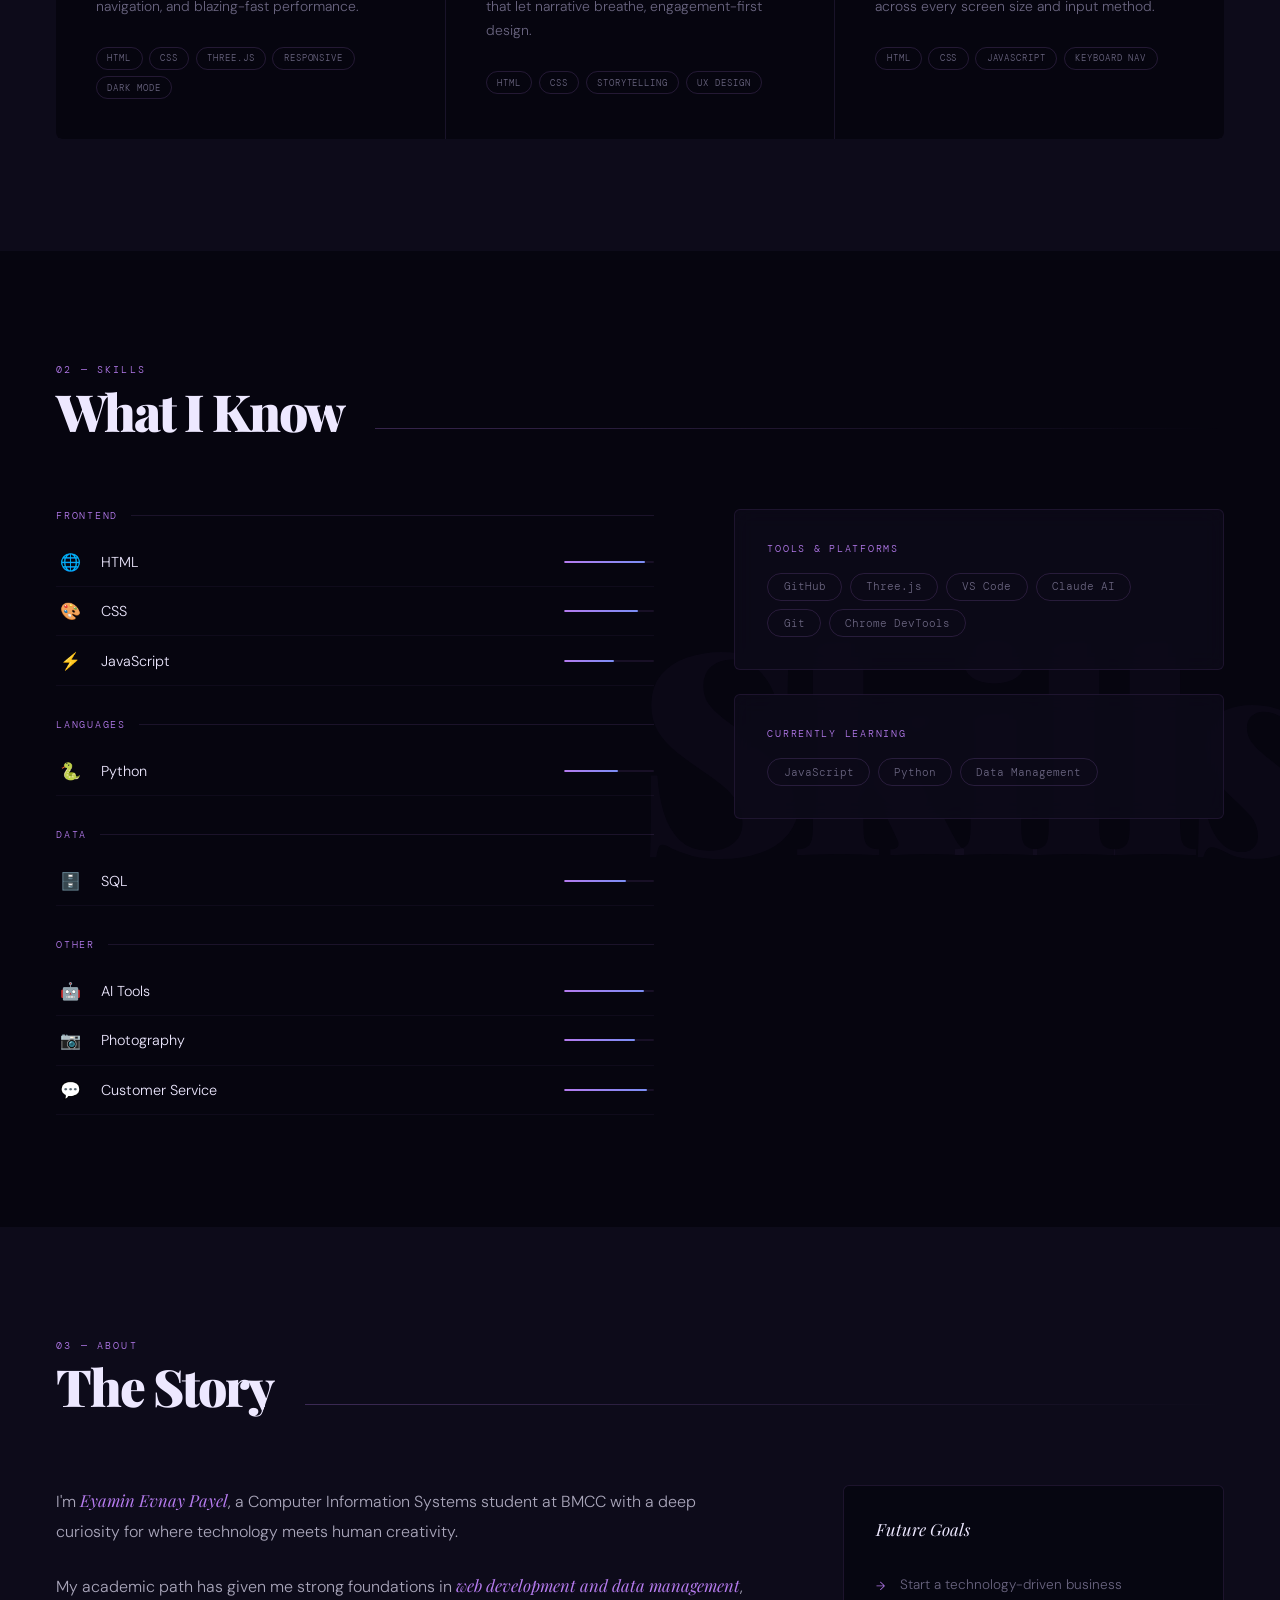
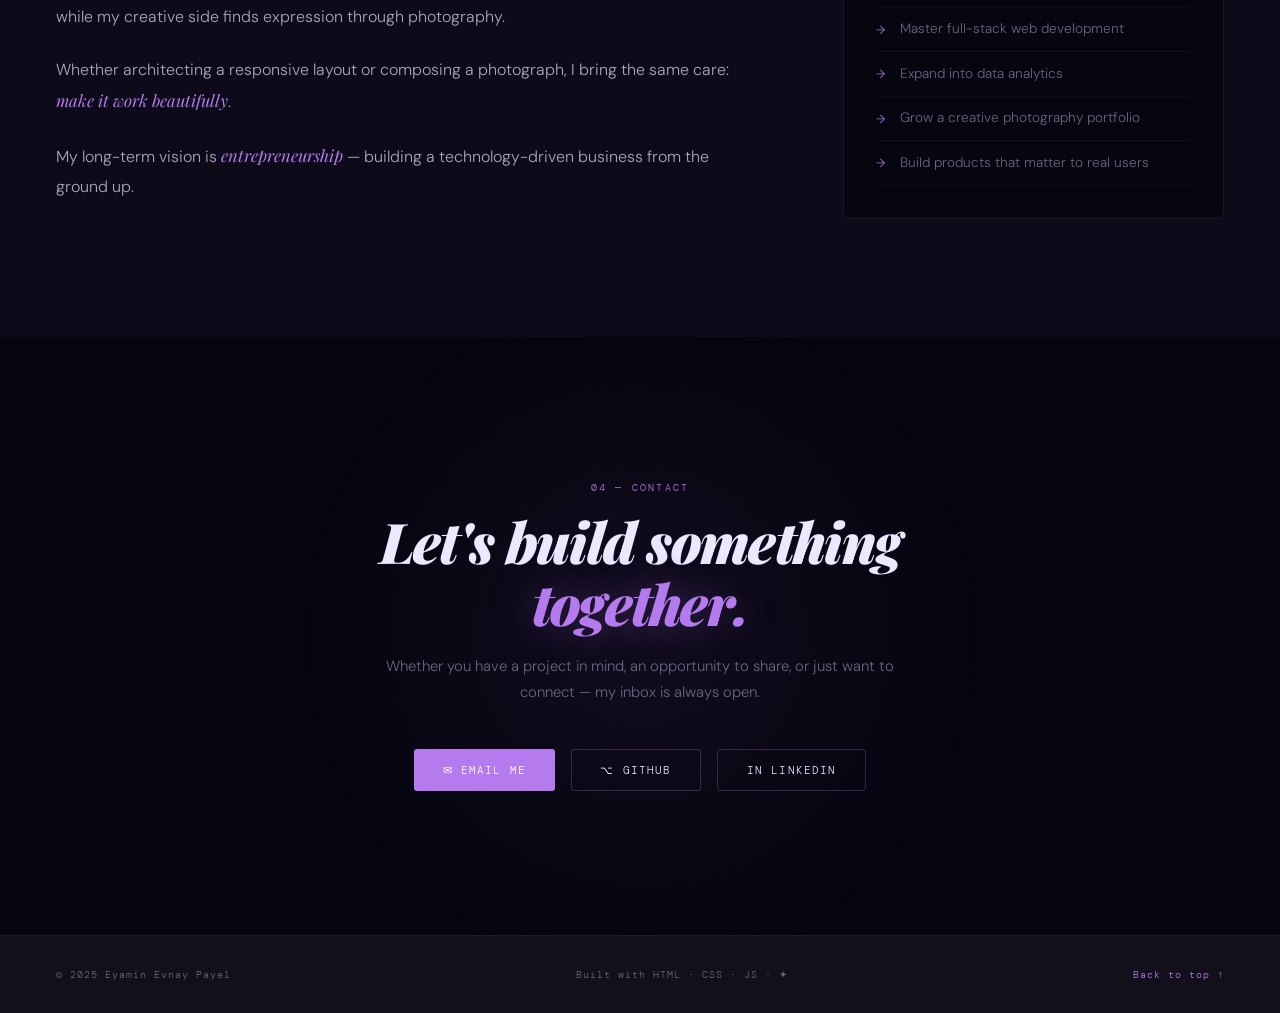
==== commit 90a56e20: "Add files via upload" ====
--- a/payel-portfolio-final.html
+++ b/payel-portfolio-final.html
@@ -256,13 +256,35 @@
 
 @media(max-width:900px){
   nav{padding:1.2rem 1.5rem}.nav-links{display:none}
-  #hero{grid-template-columns:1fr}.hero-right{display:none}
-  .hero-left{padding:7rem 1.5rem 5rem}
-  section{padding:5rem 1.5rem}
+  #hero{
+  grid-template-columns:1fr;
+  grid-template-rows:auto auto;
+  min-height:auto;
+}
+.hero-right{
+  display:flex !important;
+  align-items:center;
+  justify-content:center;
+  padding:6rem 1.5rem 1rem;
+  min-height:300px;
+}
+.hero-left{
+  padding:1.5rem 1.5rem 6rem;
+  text-align:center;
+}
+.hero-eyebrow{justify-content:center}
+.hero-bio{margin-left:auto;margin-right:auto}
+.hero-cta{justify-content:center}
   .skills-layout,.about-layout{grid-template-columns:1fr;gap:2.5rem}
   .goals-card{position:static}
   footer{flex-direction:column;gap:.5rem;text-align:center}
   #cursor,#cursor-ring{display:none}body{cursor:auto}
+}@media(max-width:480px){
+  .hero-name{font-size:2.3rem}
+  .orb1{width:250px;height:250px}
+  .orb2{width:190px;height:190px}
+  .orb3{width:130px;height:130px}
+  .avatar-wrap{width:170px;height:170px}
 }
 </style>
 </head>
@@ -323,7 +345,7 @@
       <div class="avatar-ring-gap"></div>
       <!-- photo clipped to circle -->
       <div class="avatar-photo">
-        <img src="/Users/itz_eyamin/Desktop/My Portfolio/EYAMIN.jpeg" alt="Eyamin Payel">
+        <img src="EYAMIN.jpeg" alt="Eyamin Payel">
       </div>
       <div class="avatar-badge">✦ Open to work</div>
     </div>
